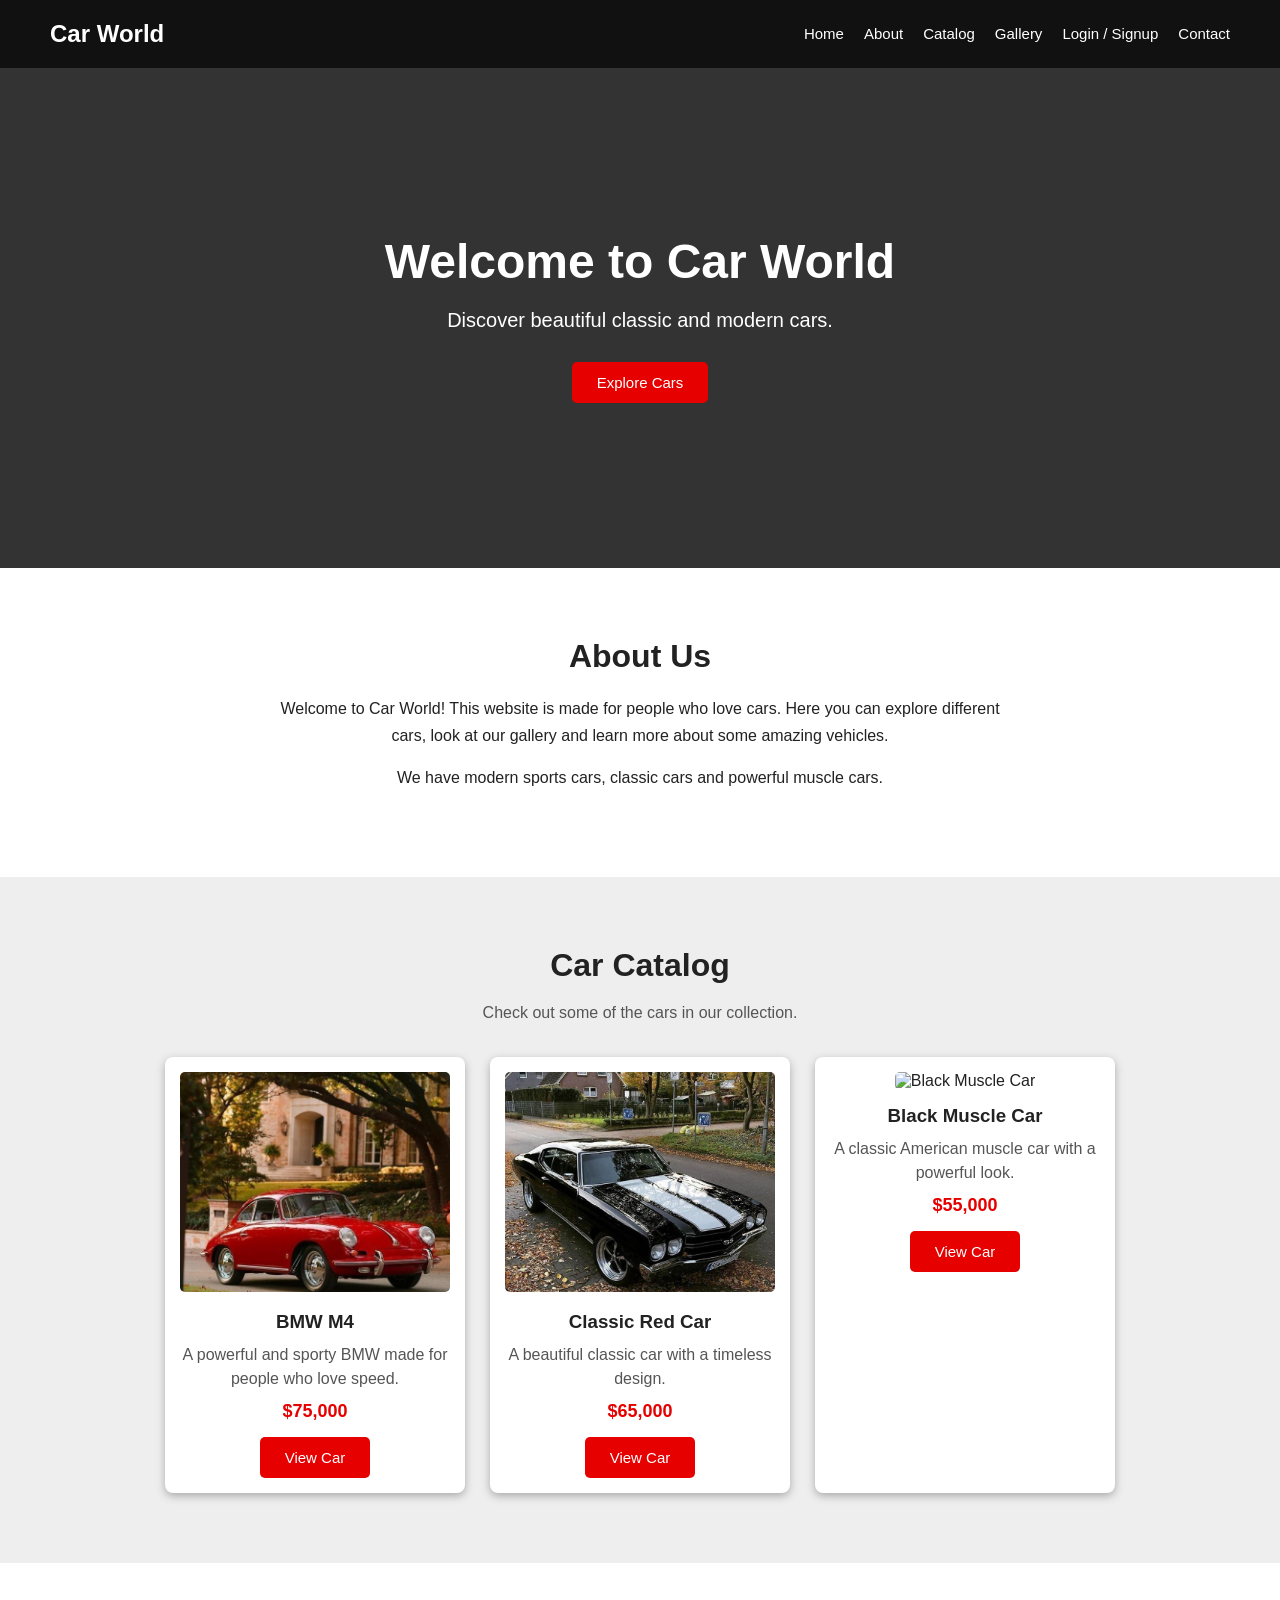
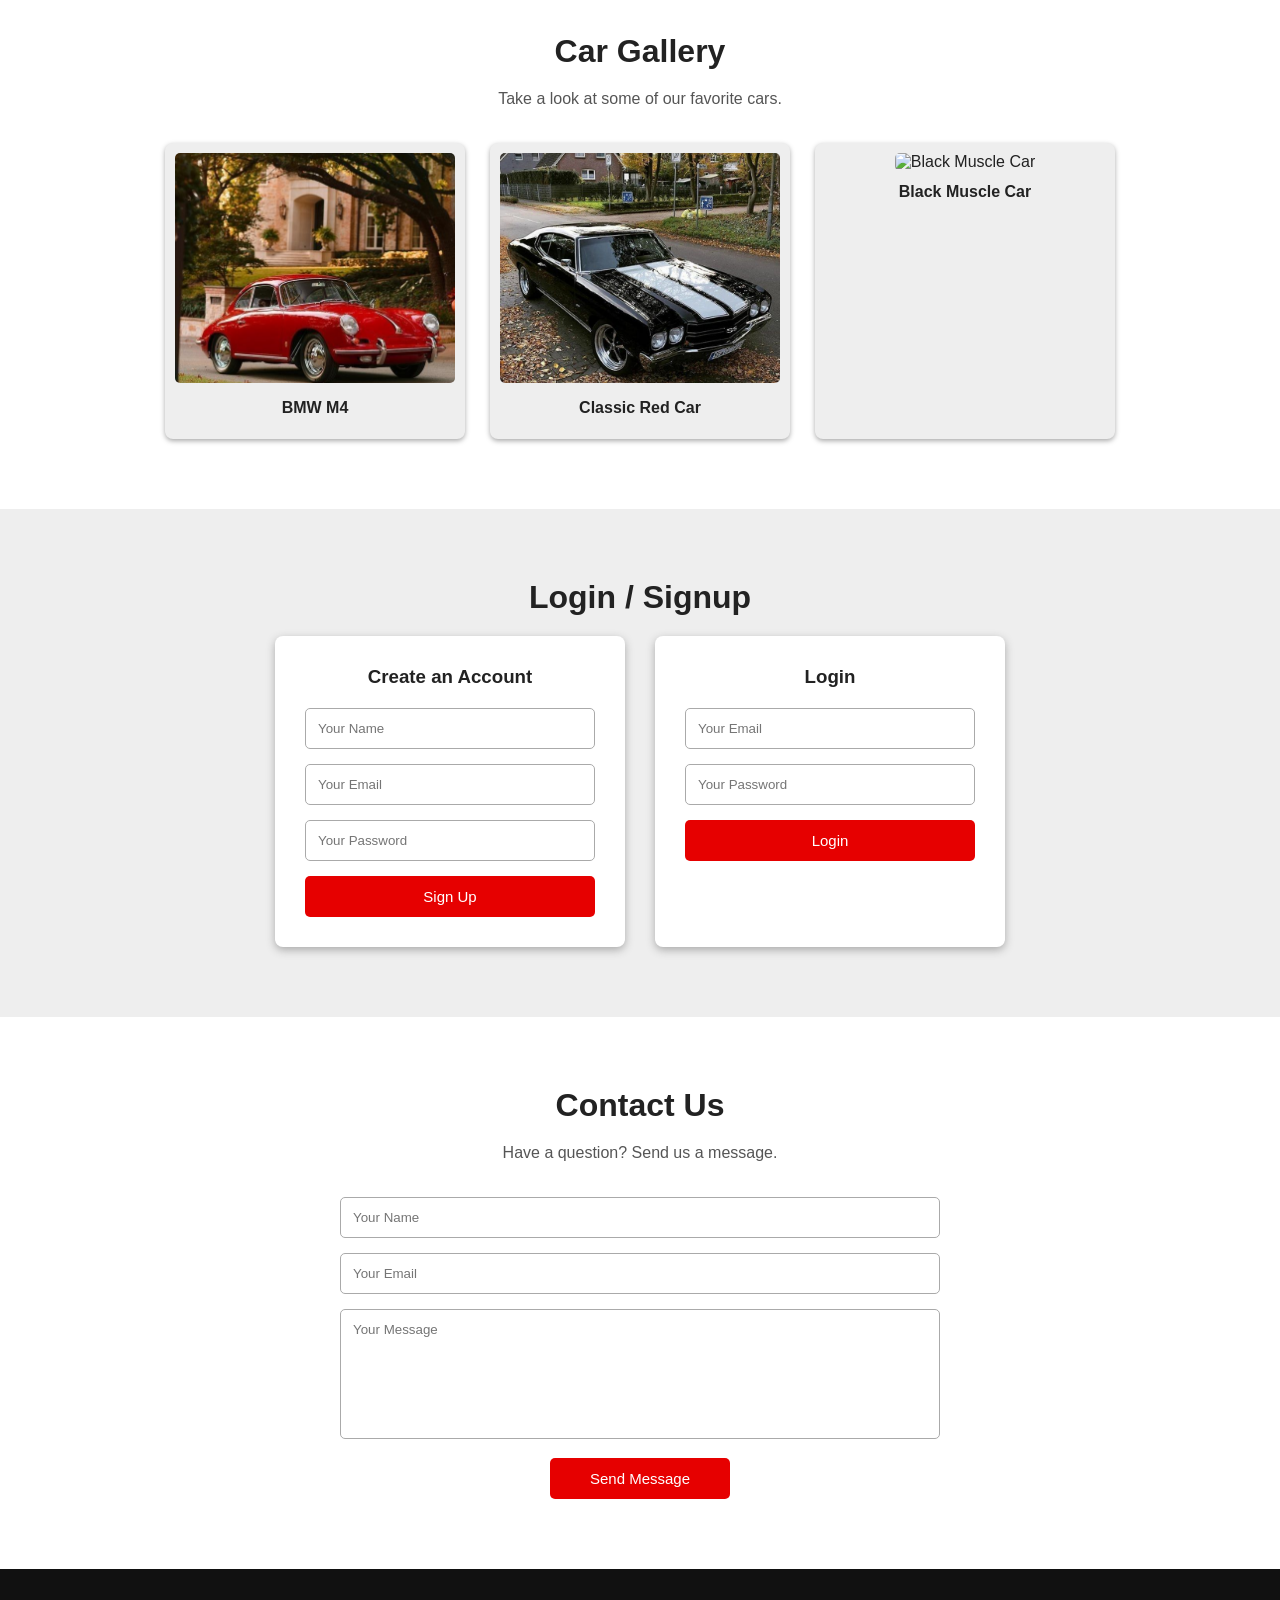
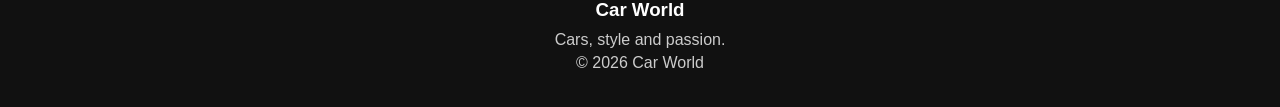
==== project.html @ 7671dd99 "first commit" ====
<!DOCTYPE html>
<html lang="en">

<head>

    <meta charset="UTF-8">

    <meta name="viewport" content="width=device-width, initial-scale=1.0">

    <title>Car World</title>

    <link rel="stylesheet" href="style.css">

</head>


<body>



    <nav>

        <div class="logo">
            <h2>Car World</h2>
        </div>

        <ul>

            <li>
                <a href="#home">Home</a>
            </li>

            <li>
                <a href="#about">About</a>
            </li>

            <li>
                <a href="#catalog">Catalog</a>
            </li>

            <li>
                <a href="#gallery">Gallery</a>
            </li>

            <li>
                <a href="#login">Login / Signup</a>
            </li>

            <li>
                <a href="#contact">Contact</a>
            </li>

        </ul>

    </nav>



    <section id="home" class="home">

        <div class="home-content">

            <h1>Welcome to Car World</h1>

            <p>
                Discover beautiful classic and modern cars.
            </p>

            <a href="#catalog">
                <button>Explore Cars</button>
            </a>

        </div>

    </section>



    <section id="about" class="about">

        <h2>About Us</h2>

        <div class="about-content">

            <p>
                Welcome to Car World!
                This website is made for people who love cars.
                Here you can explore different cars, look at our
                gallery and learn more about some amazing vehicles.
            </p>

            <p>
                We have modern sports cars, classic cars and
                powerful muscle cars.
            </p>

        </div>

    </section>



    <section id="catalog" class="catalog">

        <h2>Car Catalog</h2>

        <p class="section-text">
            Check out some of the cars in our collection.
        </p>


        <div class="cars">


            <!-- BMW -->

            <div class="car">

                <img
                    src="images/bmw.jpg"
                    alt="BMW M4"
                >

                <h3>BMW M4</h3>

                <p>
                    A powerful and sporty BMW made for
                    people who love speed.
                </p>

                <h4>$75,000</h4>

                <button>
                    View Car
                </button>

            </div>



            <!-- RED CLASSIC CAR -->

            <div class="car">

                <img
                    src="images/red-car.jpg"
                    alt="Red Classic Car"
                >

                <h3>Classic Red Car</h3>

                <p>
                    A beautiful classic car with
                    a timeless design.
                </p>

                <h4>$65,000</h4>

                <button>
                    View Car
                </button>

            </div>



            <div class="car">

                <img
                    src="images/black-car.jpg"
                    alt="Black Muscle Car"
                >

                <h3>Black Muscle Car</h3>

                <p>
                    A classic American muscle car
                    with a powerful look.
                </p>

                <h4>$55,000</h4>

                <button>
                    View Car
                </button>

            </div>


        </div>

    </section>



    <section id="gallery" class="gallery">

        <h2>Car Gallery</h2>

        <p class="section-text">
            Take a look at some of our favorite cars.
        </p>


        <div class="gallery-container">


            <div class="gallery-item">

                <img
                    src="images/bmw.jpg"
                    alt="BMW M4"
                >

                <p>BMW M4</p>

            </div>



            <div class="gallery-item">

                <img
                    src="images/red-car.jpg"
                    alt="Red Classic Car"
                >

                <p>Classic Red Car</p>

            </div>



            <div class="gallery-item">

                <img
                    src="images/black-car.jpg"
                    alt="Black Muscle Car"
                >

                <p>Black Muscle Car</p>

            </div>


        </div>

    </section>



    <section id="login" class="login">

        <h2>Login / Signup</h2>

        <div class="login-container">


            <!-- SIGN UP -->

            <div class="login-box">

                <h3>Create an Account</h3>

                <input
                    type="text"
                    placeholder="Your Name"
                >

                <input
                    type="email"
                    placeholder="Your Email"
                >

                <input
                    type="password"
                    placeholder="Your Password"
                >

                <button>
                    Sign Up
                </button>

            </div>


            <div class="login-box">

                <h3>Login</h3>

                <input
                    type="email"
                    placeholder="Your Email"
                >

                <input
                    type="password"
                    placeholder="Your Password"
                >

                <button>
                    Login
                </button>

            </div>


        </div>

    </section>



    <section id="contact" class="contact">

        <h2>Contact Us</h2>

        <p class="section-text">
            Have a question? Send us a message.
        </p>


        <form>

            <input
                type="text"
                placeholder="Your Name"
            >

            <input
                type="email"
                placeholder="Your Email"
            >

            <textarea
                placeholder="Your Message"
            ></textarea>

            <button type="submit">
                Send Message
            </button>

        </form>

    </section>



    <footer>

        <h3>Car World</h3>

        <p>
            Cars, style and passion.
        </p>

        <p>
            © 2026 Car World
        </p>

    </footer>


</body>

</html>
---- style.css ----
* {
    margin: 0;
    padding: 0;
    box-sizing: border-box;
}

html {
    scroll-behavior: smooth;
}

body {
    font-family: Arial, sans-serif;
    background-color: #eeeeee;
    color: #222222;
}



nav {
    background-color: #111111;

    display: flex;

    justify-content: space-between;

    align-items: center;

    padding: 20px 50px;

    position: sticky;

    top: 0;

    z-index: 100;
}

.logo h2 {
    color: white;
}

nav ul {
    display: flex;

    list-style: none;
}

nav ul li {
    margin-left: 20px;
}

nav ul li a {
    color: white;

    text-decoration: none;

    font-size: 15px;
}

nav ul li a:hover {
    color: #e60000;
}



.home {
    min-height: 500px;

    background-color: #333333;

    color: white;

    display: flex;

    justify-content: center;

    align-items: center;

    text-align: center;

    padding: 40px;
}

.home-content h1 {
    font-size: 48px;

    margin-bottom: 20px;
}

.home-content p {
    font-size: 20px;

    margin-bottom: 30px;
}



button {
    background-color: #e60000;

    color: white;

    border: none;

    padding: 12px 25px;

    border-radius: 5px;

    cursor: pointer;

    font-size: 15px;
}

button:hover {
    background-color: #a80000;
}


section {
    padding: 70px 10%;
}

section h2 {
    text-align: center;

    font-size: 32px;

    margin-bottom: 20px;
}

.section-text {
    text-align: center;

    margin-bottom: 35px;

    color: #555555;
}


.about {
    background-color: white;

    text-align: center;
}

.about-content {
    max-width: 750px;

    margin: auto;
}

.about-content p {
    line-height: 1.7;

    margin-bottom: 15px;
}



.catalog {
    background-color: #eeeeee;
}

.cars {
    display: flex;

    justify-content: center;

    gap: 25px;

    flex-wrap: wrap;
}

.car {
    background-color: white;

    width: 300px;

    padding: 15px;

    border-radius: 8px;

    box-shadow: 0 3px 8px #aaaaaa;

    text-align: center;
}

.car img {
    width: 100%;

    height: 220px;

    object-fit: cover;

    border-radius: 5px;
}

.car h3 {
    margin-top: 15px;

    margin-bottom: 10px;
}

.car p {
    color: #555555;

    line-height: 1.5;

    margin-bottom: 10px;
}

.car h4 {
    font-size: 18px;

    margin-bottom: 15px;

    color: #e60000;
}



.gallery {
    background-color: white;

    text-align: center;
}

.gallery-container {
    display: flex;

    justify-content: center;

    flex-wrap: wrap;

    gap: 25px;
}

.gallery-item {
    background-color: #eeeeee;

    padding: 10px;

    width: 300px;

    border-radius: 8px;

    box-shadow: 0 2px 5px #aaaaaa;
}

.gallery-item img {
    width: 100%;

    height: 230px;

    object-fit: cover;

    border-radius: 5px;
}

.gallery-item p {
    padding: 12px;

    font-weight: bold;
}



.login {
    background-color: #eeeeee;

    text-align: center;
}

.login-container {
    display: flex;

    justify-content: center;

    gap: 30px;

    flex-wrap: wrap;
}

.login-box {
    background-color: white;

    width: 350px;

    padding: 30px;

    border-radius: 8px;

    box-shadow: 0 3px 8px #aaaaaa;
}

.login-box h3 {
    margin-bottom: 20px;
}

.login-box input {
    width: 100%;

    padding: 12px;

    margin-bottom: 15px;

    border: 1px solid #aaaaaa;

    border-radius: 5px;
}

.login-box button {
    width: 100%;
}



.contact {
    background-color: white;

    text-align: center;
}

.contact form {
    max-width: 600px;

    margin: auto;
}

.contact input,
.contact textarea {
    width: 100%;

    padding: 12px;

    margin-bottom: 15px;

    border: 1px solid #aaaaaa;

    border-radius: 5px;

    font-family: Arial, sans-serif;
}

.contact textarea {
    height: 130px;

    resize: none;
}

.contact button {
    width: 180px;
}



footer {
    background-color: #111111;

    color: white;

    text-align: center;

    padding: 30px;
}

footer h3 {
    margin-bottom: 10px;
}

footer p {
    margin: 5px;

    color: #cccccc;
}



@media (max-width: 700px) {

    nav {
        flex-direction: column;

        padding: 20px;
    }

    nav ul {
        flex-direction: column;

        text-align: center;

        margin-top: 15px;
    }

    nav ul li {
        margin: 7px;
    }

    .home-content h1 {
        font-size: 35px;
    }

    .home-content p {
        font-size: 17px;
    }

    section {
        padding: 50px 5%;
    }

    .car {
        width: 100%;

        max-width: 350px;
    }

    .gallery-item {
        width: 100%;

        max-width: 350px;
    }

    .login-box {
        width: 100%;

        max-width: 350px;
    }

}
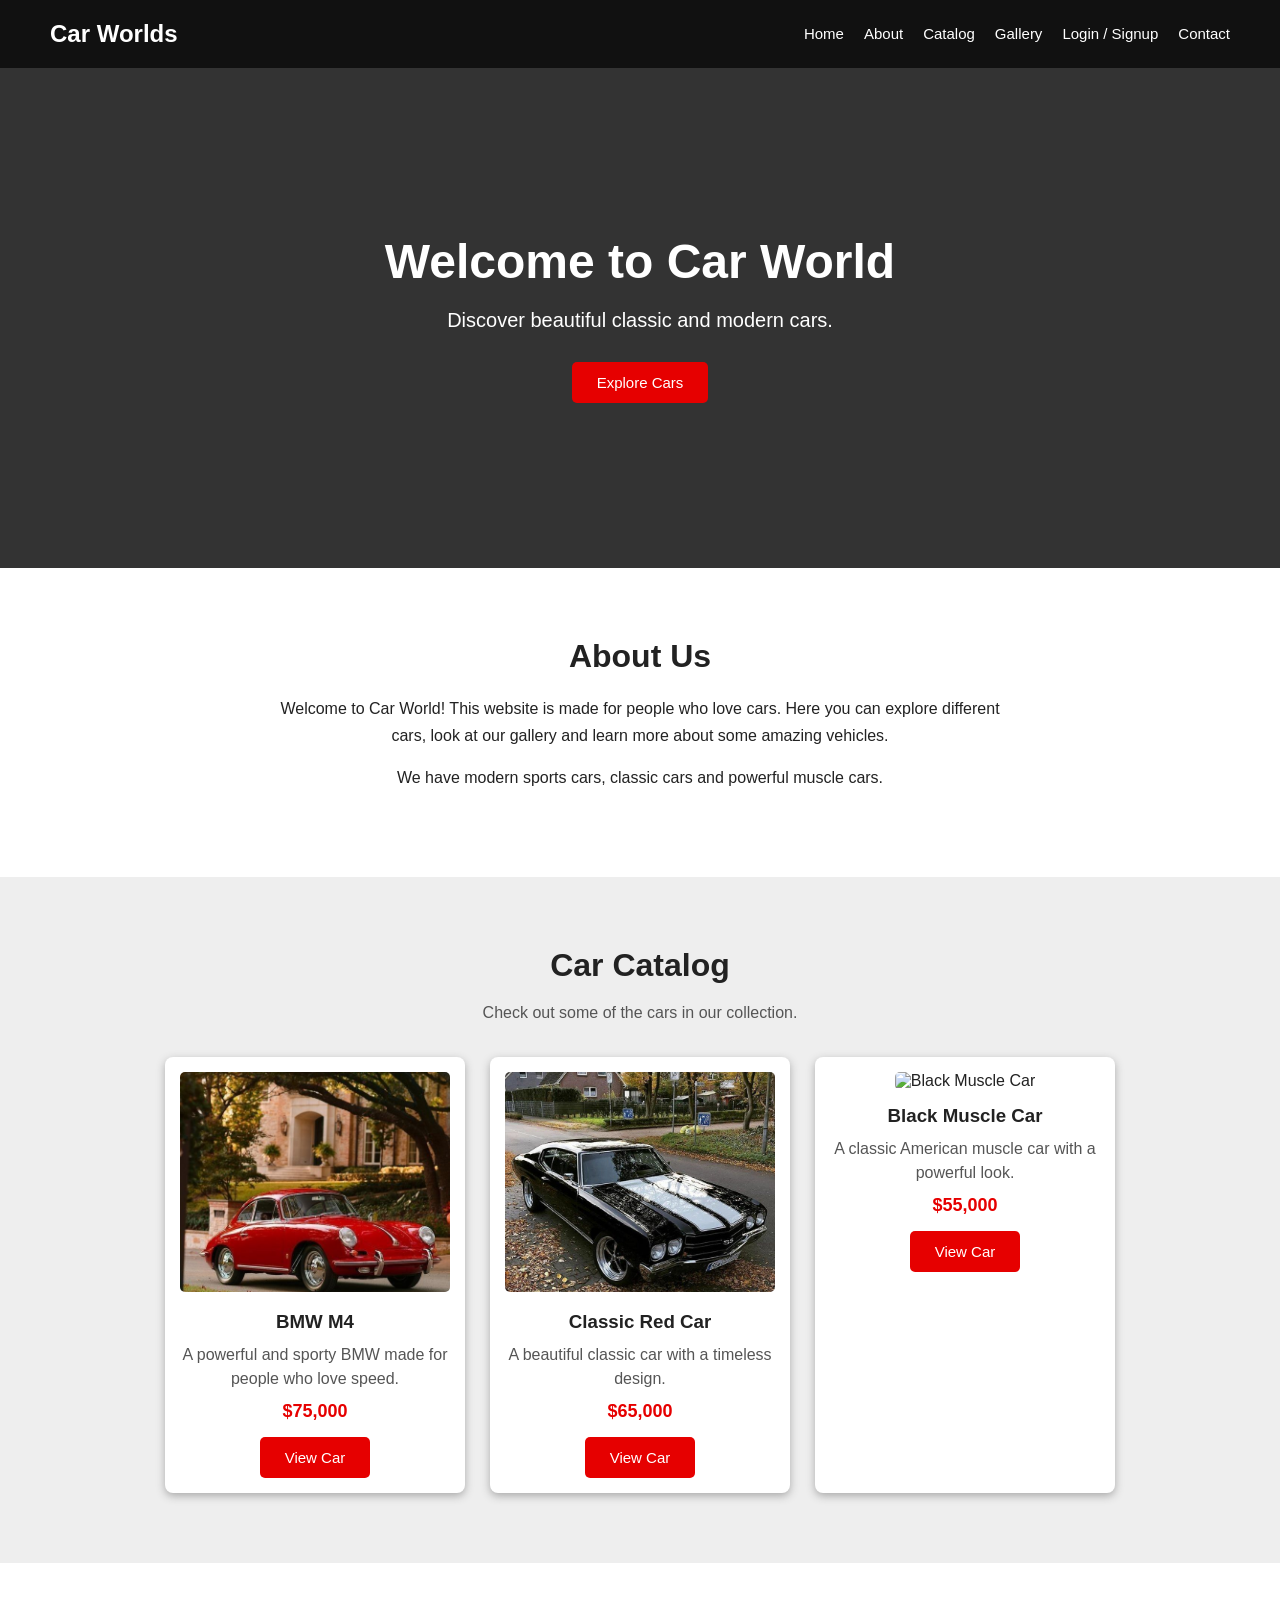
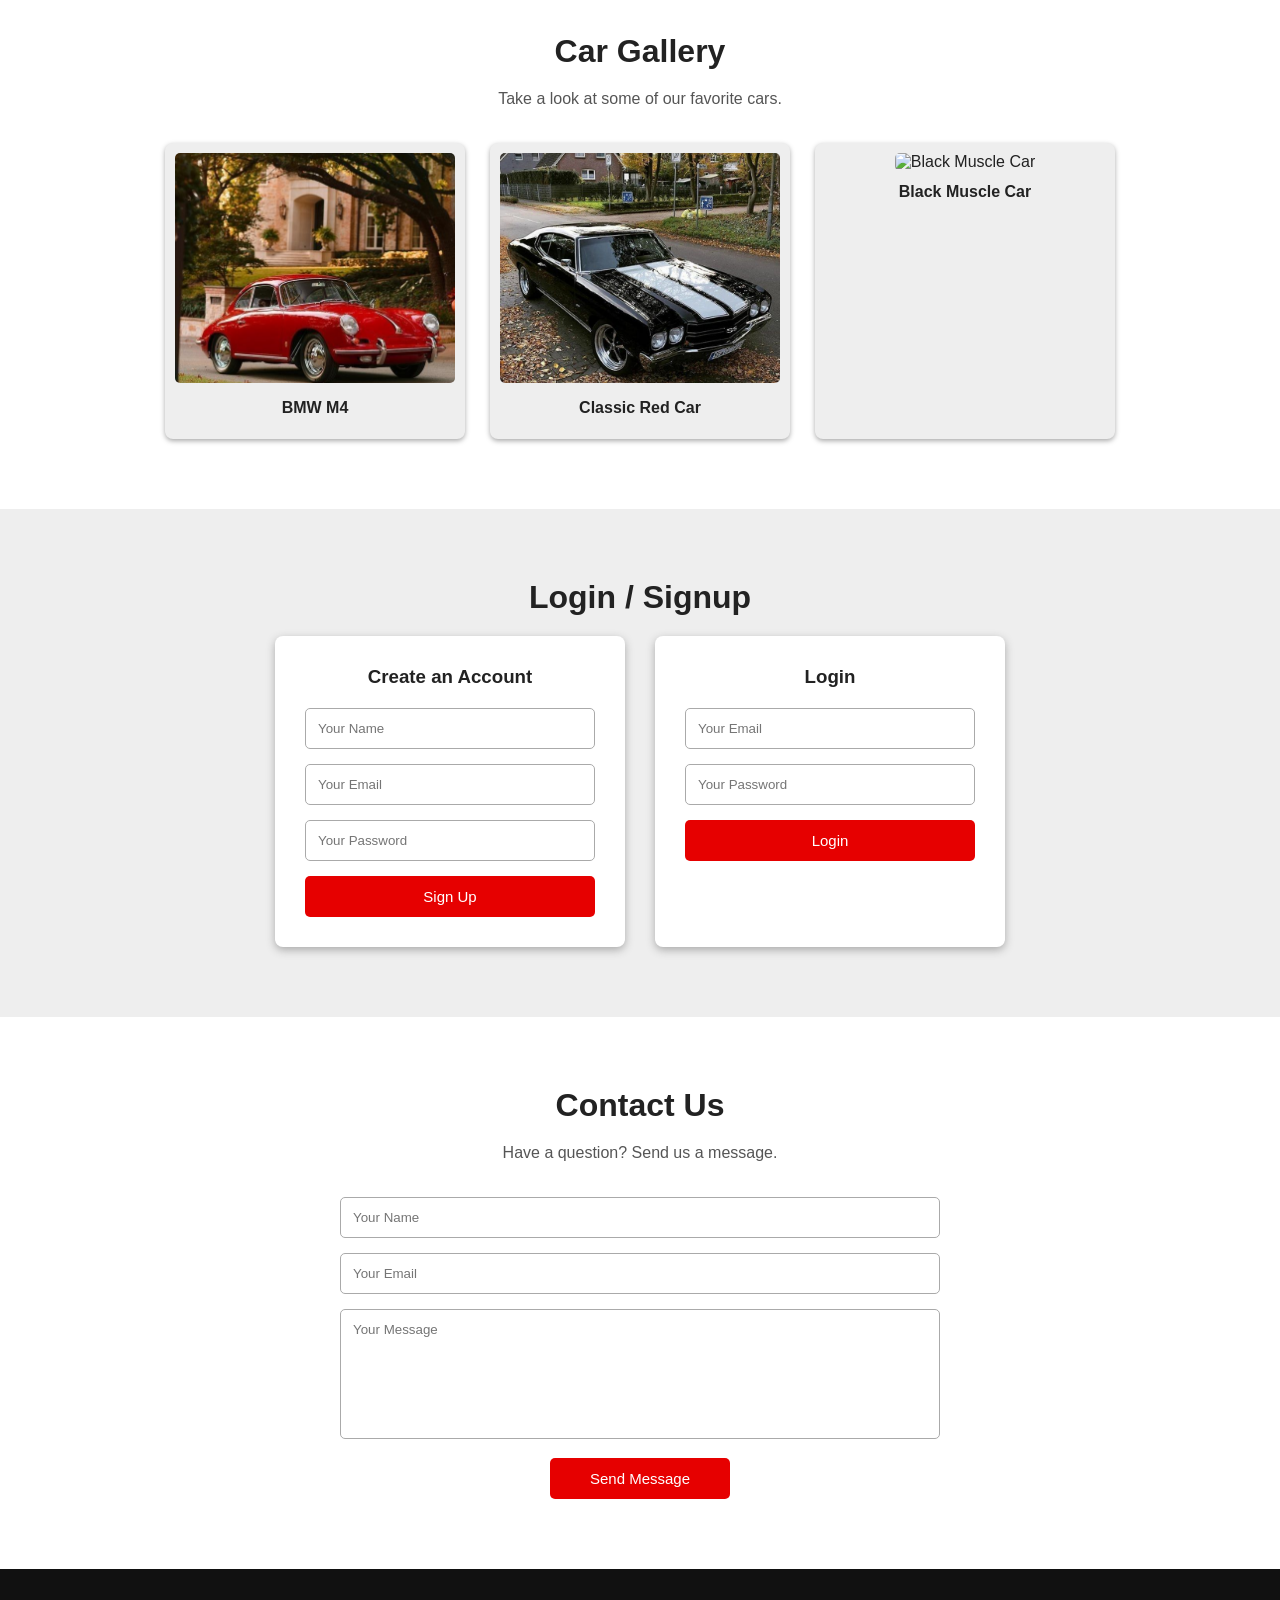
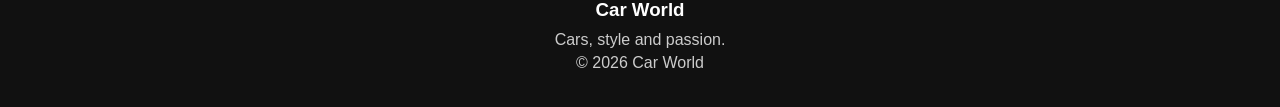
==== commit 5092ffba: "second commit" ====
--- a/project.html
+++ b/project.html
@@ -21,7 +21,7 @@
     <nav>
 
         <div class="logo">
-            <h2>Car World</h2>
+            <h2>Car Worlds</h2>
         </div>
 
         <ul>
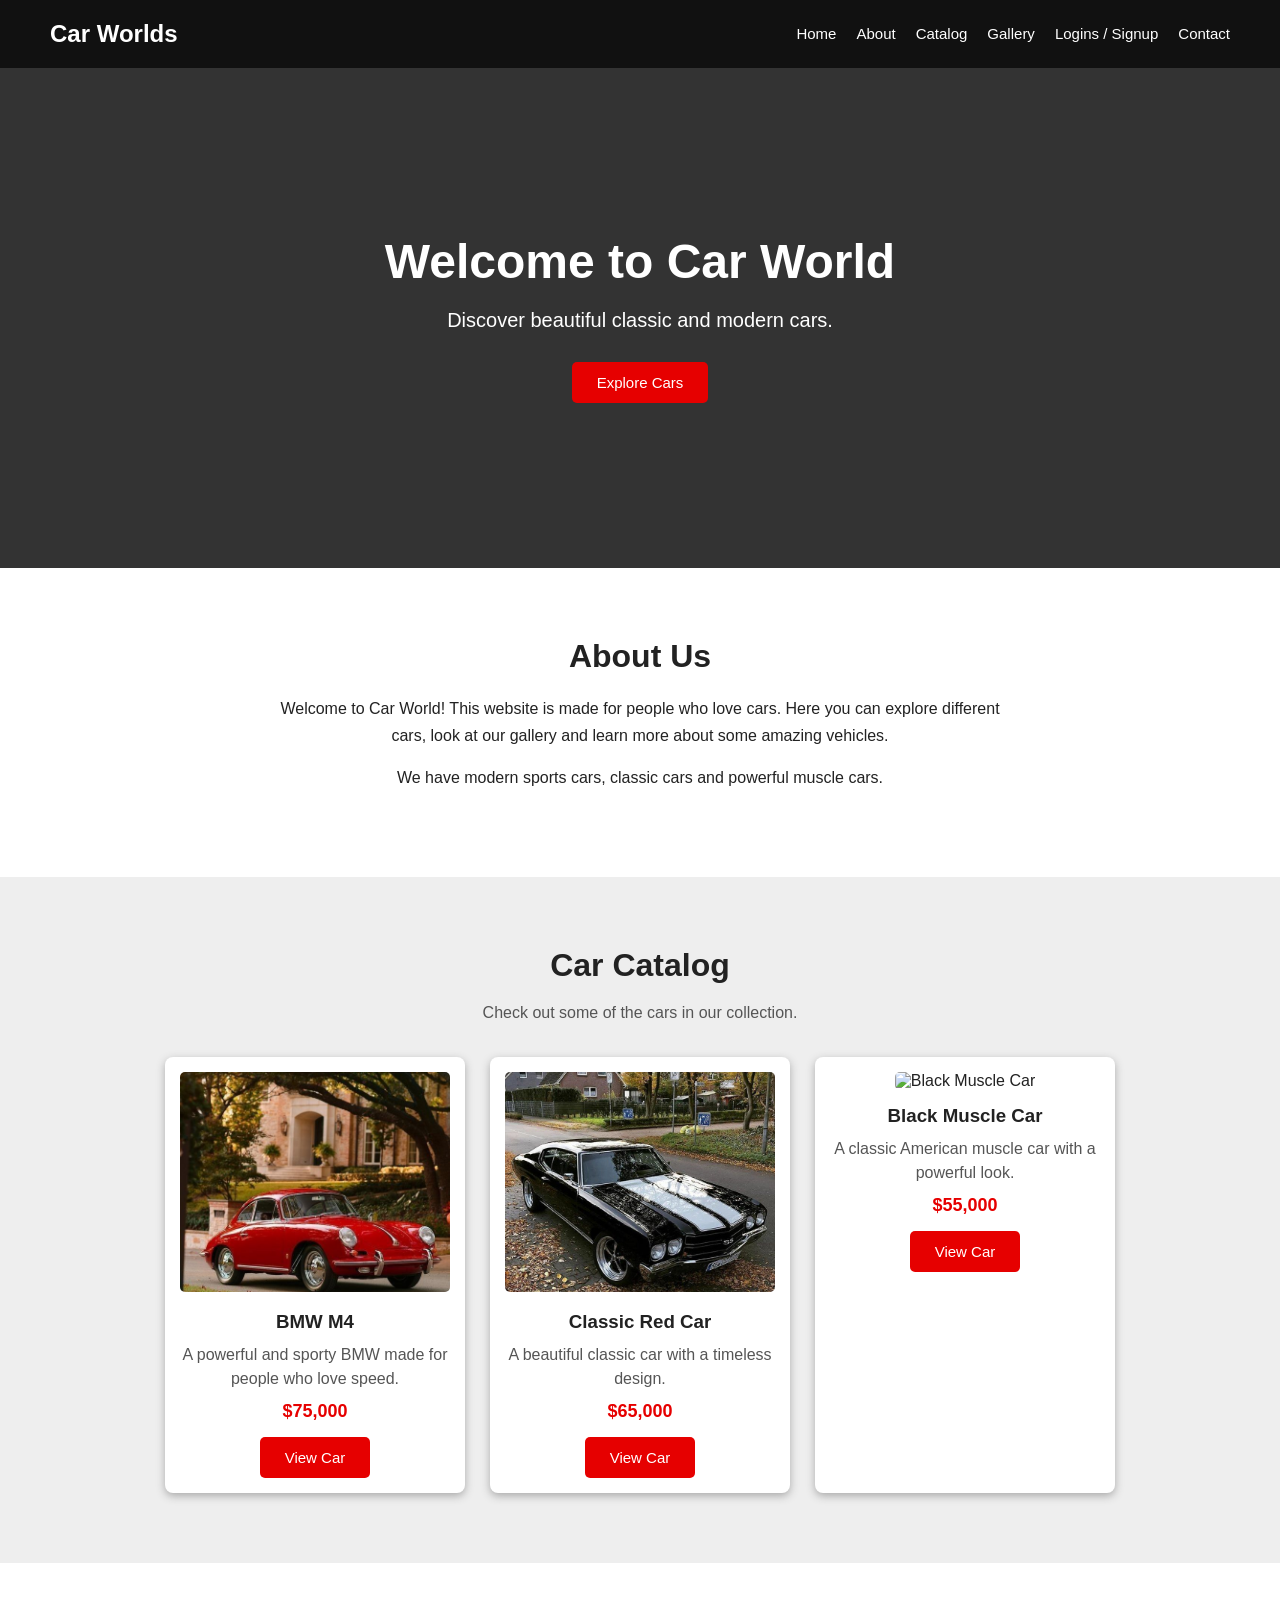
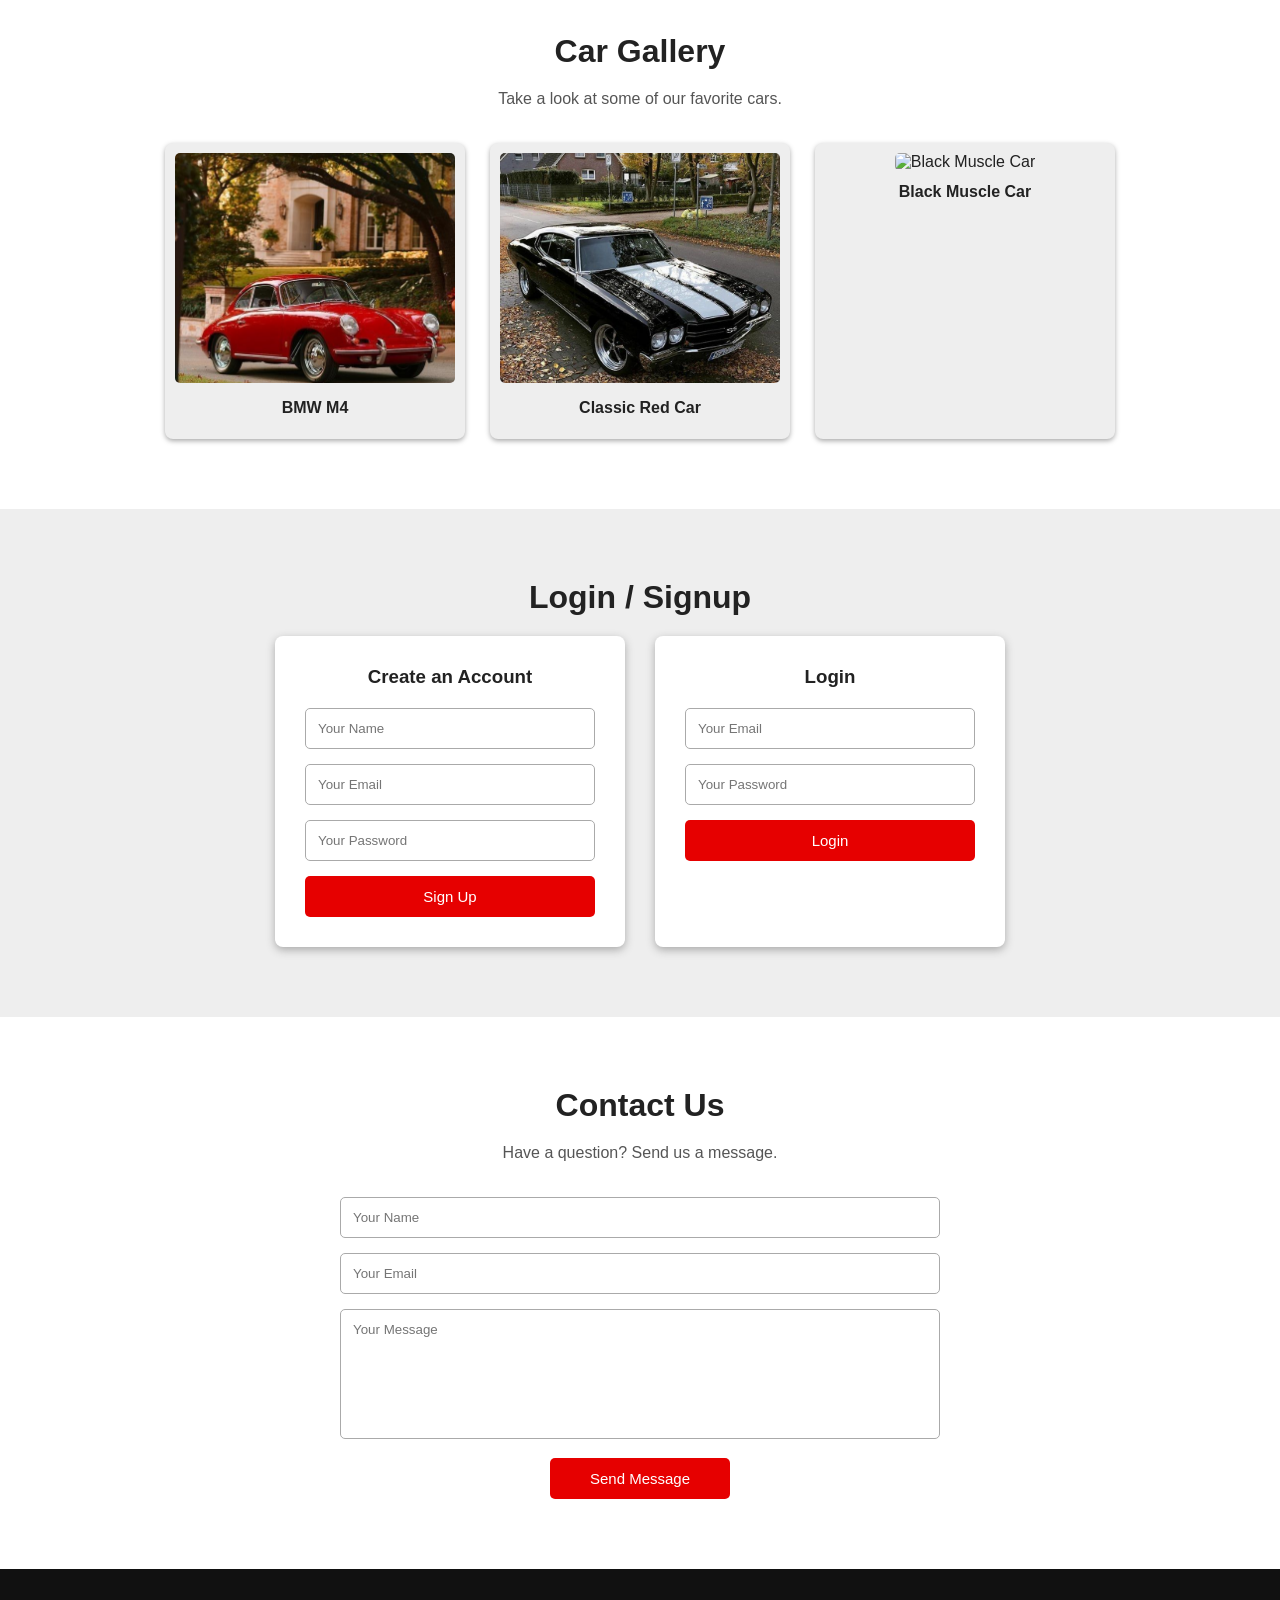
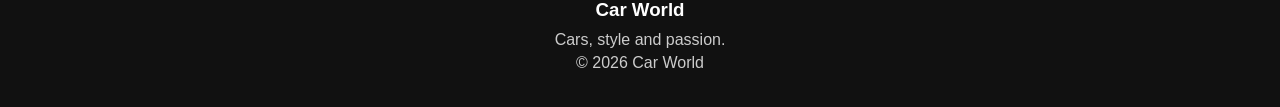
==== commit d70ab44c: "Correct 'Login' to 'Logins' in project.html" ====
--- a/project.html
+++ b/project.html
@@ -43,7 +43,7 @@
             </li>
 
             <li>
-                <a href="#login">Login / Signup</a>
+                <a href="#login">Logins / Signup</a>
             </li>
 
             <li>
@@ -363,4 +363,4 @@
 
 </body>
 
-</html>+</html>
